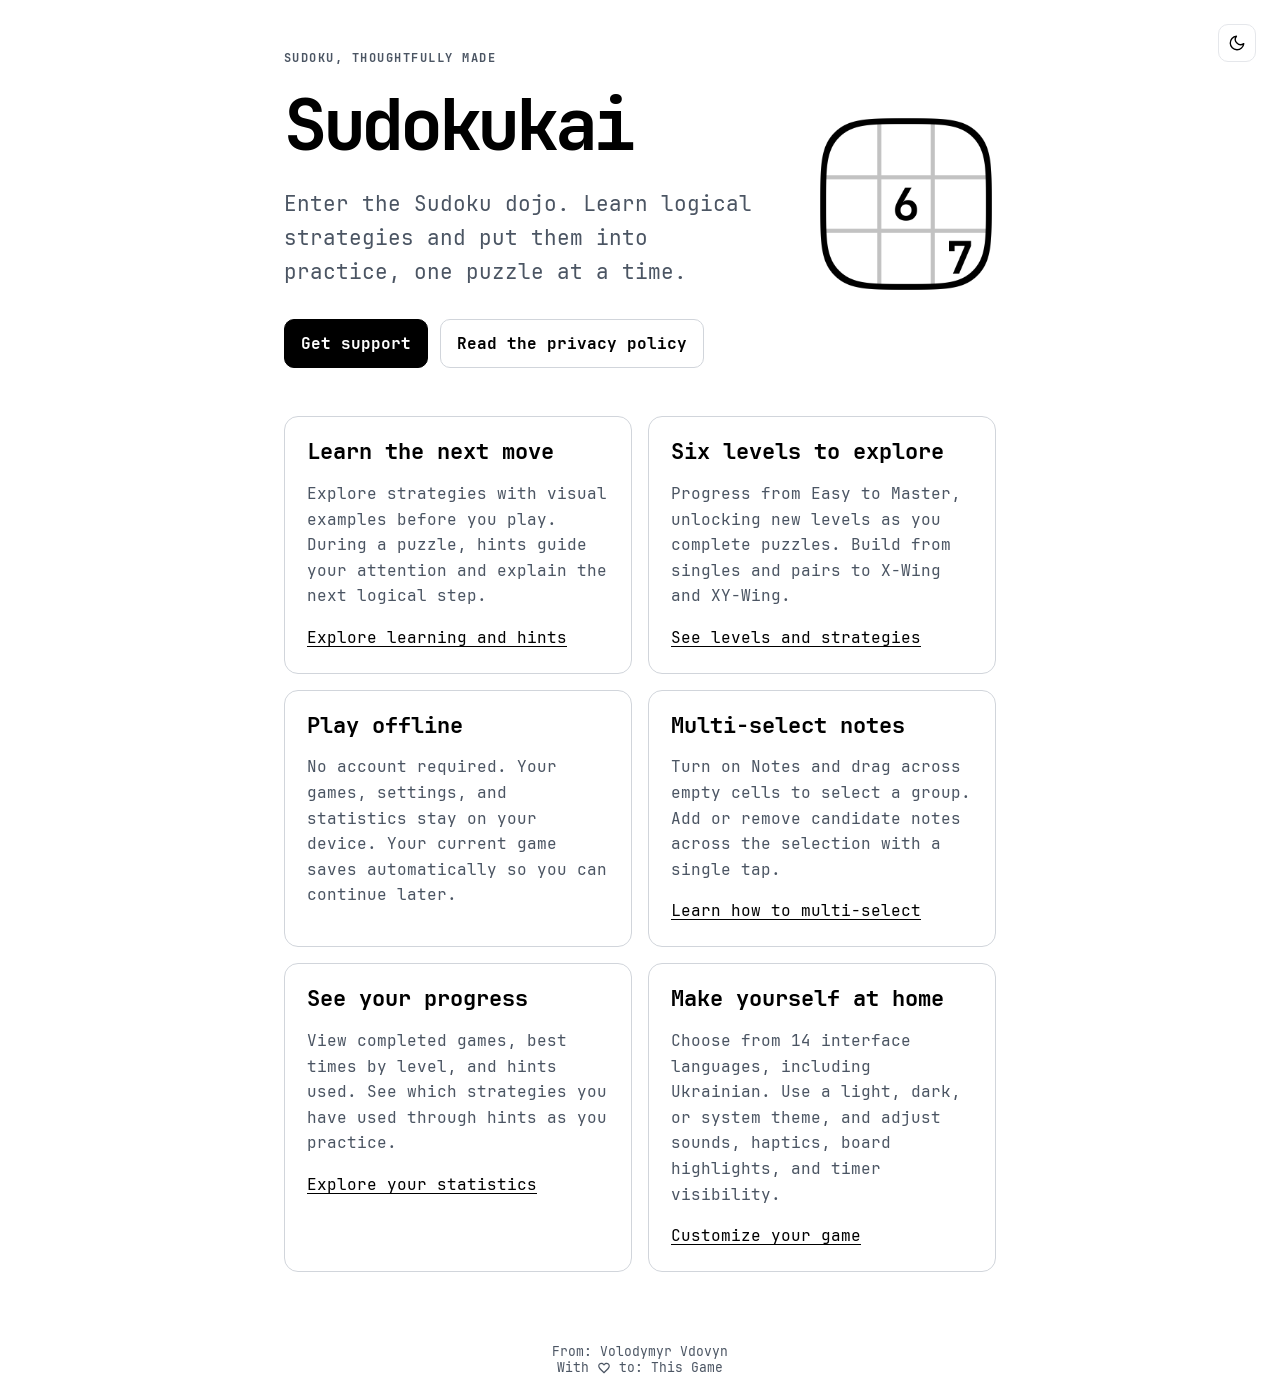
==== index.html @ ba86cb81 "pages(sudokukai-site): add main, privacy and support pages" ====
<!doctype html>
<html lang="en">
  <head>
    <meta charset="utf-8" />
    <meta name="viewport" content="width=device-width, initial-scale=1" />
    <meta
      name="description"
      content="Learn Sudoku strategies, explore six difficulty levels, and edit notes across multiple cells. Play Sudokukai offline at your own pace."
    />
    <meta
      name="theme-color"
      media="(prefers-color-scheme: light)"
      content="#ffffff"
    />
    <meta
      name="theme-color"
      media="(prefers-color-scheme: dark)"
      content="#000000"
    />
    <title>Sudokukai</title>
    <link
      rel="icon"
      href="./assets/icon-light.png"
      type="image/png"
      media="(prefers-color-scheme: light)"
      data-theme-icon="light"
    />
    <link
      rel="icon"
      href="./assets/icon-dark.png"
      type="image/png"
      media="(prefers-color-scheme: dark)"
      data-theme-icon="dark"
    />
    <script src="./components/theme.js"></script>
    <link rel="stylesheet" href="./assets/styles.css" />
    <script src="./components/footer.js" defer></script>
  </head>
  <body class="home-page">
    <sudokukai-theme-toggle class="home-theme-toggle"></sudokukai-theme-toggle>

    <main>
      <section class="hero">
        <div>
          <p class="eyebrow">Sudoku, thoughtfully made</p>
          <h1>Sudokukai</h1>
          <p class="lead">
            Enter the Sudoku dojo. Learn logical strategies and put them into
            practice, one puzzle at a time.
          </p>
          <div class="actions">
            <a class="button" href="./support/">Get support</a>
            <a class="button secondary" href="./privacy/"
              >Read the privacy policy</a
            >
          </div>
        </div>
        <picture>
          <img
            class="hero-logo theme-image--light"
            src="./assets/icon-light.png"
            alt="Sudokukai app icon"
            width="180"
            height="180"
          />
          <img
            class="hero-logo theme-image--dark"
            src="./assets/icon-dark.png"
            alt="Sudokukai app icon"
            width="180"
            height="180"
          />
        </picture>
      </section>

      <section class="card-grid" aria-label="About Sudokukai">
        <article class="card">
          <h2>Learn the next move</h2>
          <p>
            Explore strategies with visual examples before you play. During a
            puzzle, hints guide your attention and explain the next logical step.
          </p>
          <a href="./support/#learn">Explore learning and hints</a>
        </article>
        <article class="card">
          <h2>Six levels to explore</h2>
          <p>
            Progress from Easy to Master, unlocking new levels as you complete
            puzzles. Build from singles and pairs to X-Wing and XY-Wing.
          </p>
          <a href="./support/#levels">See levels and strategies</a>
        </article>
        <article class="card">
          <h2>Play offline</h2>
          <p>
            No account required. Your games, settings, and statistics stay on
            your device. Your current game saves automatically so you can
            continue later.
          </p>
        </article>
        <article class="card">
          <h2>Multi-select notes</h2>
          <p>
            Turn on Notes and drag across empty cells to select a group. Add or
            remove candidate notes across the selection with a single tap.
          </p>
          <a href="./support/#multi-select">Learn how to multi-select</a>
        </article>
        <article class="card">
          <h2>See your progress</h2>
          <p>
            View completed games, best times by level, and hints used. See which
            strategies you have used through hints as you practice.
          </p>
          <a href="./support/#statistics">Explore your statistics</a>
        </article>
        <article class="card">
          <h2>Make yourself at home</h2>
          <p>
            Choose from 14 interface languages, including Ukrainian. Use a
            light, dark, or system theme, and adjust sounds, haptics, board
            highlights, and timer visibility.
          </p>
          <a href="./support/#settings">Customize your game</a>
        </article>
      </section>
    </main>

    <sudokukai-footer></sudokukai-footer>
  </body>
</html>
---- assets/styles.css ----
@font-face {
  font-family: "JetBrains Mono";
  font-style: normal;
  font-weight: 400;
  font-display: swap;
  src: url("./fonts/JetBrainsMono-Regular.ttf") format("truetype");
}

@font-face {
  font-family: "JetBrains Mono";
  font-style: normal;
  font-weight: 700;
  font-display: swap;
  src: url("./fonts/JetBrainsMono-Bold.ttf") format("truetype");
}

:root {
  color-scheme: light dark;
  --background: #ffffff;
  --surface: #ffffff;
  --text: #000000;
  --muted: #4b5563;
  --border: #d1d5db;
  --subtle-border: #e5e7eb;
  --accent: #000000;
  --accent-hover: #242424;
  --accent-text: #ffffff;
  --control-hover: #f3f4f6;
  --content-width: 760px;
}

:root[data-theme="light"] {
  color-scheme: light;
}

:root[data-theme="dark"] {
  color-scheme: dark;
  --background: #000000;
  --surface: #000000;
  --text: #ffffff;
  --muted: #9ca3af;
  --border: #374151;
  --subtle-border: #1f2937;
  --accent: #ffffff;
  --accent-hover: #e5e7eb;
  --accent-text: #000000;
  --control-hover: #111214;
}

@media (prefers-color-scheme: dark) {
  :root:not([data-theme]) {
    --background: #000000;
    --surface: #000000;
    --text: #ffffff;
    --muted: #9ca3af;
    --border: #374151;
    --subtle-border: #1f2937;
    --accent: #ffffff;
    --accent-hover: #e5e7eb;
    --accent-text: #000000;
    --control-hover: #111214;
  }
}

* {
  box-sizing: border-box;
}

html {
  font-family:
    "JetBrains Mono", ui-monospace, "SFMono-Regular", "SF Mono", Menlo,
    Consolas, monospace;
  font-weight: 400;
  line-height: 1.6;
  scroll-behavior: smooth;
}

body {
  background: var(--background);
  color: var(--text);
  margin: 0;
  min-height: 100vh;
}

a {
  color: inherit;
  text-underline-offset: 0.2em;
}

a:hover {
  text-decoration-thickness: 2px;
}

sudokukai-header,
sudokukai-footer,
sudokukai-theme-toggle {
  display: block;
}

.site-header {
  border-bottom: 1px solid var(--border);
}

.nav {
  align-items: center;
  display: flex;
  gap: 24px;
  justify-content: space-between;
  margin: 0 auto;
  max-width: 1040px;
  padding: 16px 24px;
}

.brand {
  align-items: center;
  display: inline-flex;
  font-weight: 700;
  gap: 12px;
  text-decoration: none;
}

.brand picture {
  display: block;
  flex: 0 0 auto;
}

.brand .theme-image--dark,
.theme-image--dark {
  display: none;
}

:root[data-theme="dark"] .theme-image--light {
  display: none;
}

:root[data-theme="dark"] .theme-image--dark {
  display: block;
}

@media (prefers-color-scheme: dark) {
  :root:not([data-theme]) .theme-image--light {
    display: none;
  }

  :root:not([data-theme]) .theme-image--dark {
    display: block;
  }
}

.brand img {
  border-radius: 9px;
  display: block;
  height: 42px;
  width: 42px;
}

.nav-links {
  display: flex;
  flex-wrap: wrap;
  gap: 18px;
}

.nav-links a {
  color: var(--muted);
  font-size: 0.9rem;
  text-decoration: none;
}

.nav-links a[aria-current="page"],
.nav-links a:hover {
  color: var(--text);
}

.mobile-nav {
  display: none;
}

.brand-header {
  border-bottom: 0;
}

.brand-header__inner {
  align-items: center;
  display: grid;
  grid-template-columns: minmax(0, 1fr) auto;
  margin: 0 auto;
  max-width: 1040px;
  padding: 18px 24px;
}

.brand-header__brand {
  gap: 11px;
  font-size: 28px;
  line-height: 36px;
}

.brand-header__brand img {
  border-radius: 8px;
  height: 36px;
  width: 36px;
}

.brand-header__tagline {
  font-size: 14px;
  line-height: 22px;
  margin: 8px 0 0;
}

.brand-header__controls {
  align-items: center;
  display: flex;
  gap: 18px;
  grid-column: 2;
  grid-row: 1 / span 2;
}

.theme-toggle {
  align-items: center;
  background: var(--surface);
  border: 1px solid var(--subtle-border);
  border-radius: 10px;
  color: var(--text);
  cursor: pointer;
  display: inline-flex;
  height: 38px;
  justify-content: center;
  padding: 0;
  width: 38px;
}

.theme-toggle:hover {
  background: var(--control-hover);
  border-color: var(--border);
}

.theme-toggle:focus-visible {
  outline: 2px solid var(--text);
  outline-offset: 3px;
}

.theme-toggle svg {
  fill: none;
  height: 18px;
  stroke: currentColor;
  stroke-linecap: round;
  stroke-linejoin: round;
  stroke-width: 1.8;
  width: 18px;
}

.home-theme-toggle {
  position: absolute;
  right: 24px;
  top: 24px;
}

main {
  margin: 0 auto;
  max-width: var(--content-width);
  padding: 72px 24px 88px;
}

.home-page,
.support-page,
.not-found-page {
  display: flex;
  flex-direction: column;
}

.home-page main,
.support-page main,
.not-found-page main {
  display: flex;
  flex: 1;
  flex-direction: column;
  justify-content: center;
  padding-bottom: 48px;
  padding-top: 48px;
  width: 100%;
}

.support-page main {
  justify-content: flex-start;
}

.home-page .hero {
  min-height: auto;
}

.hero {
  align-items: center;
  display: grid;
  gap: 40px;
  grid-template-columns: minmax(0, 1fr) 180px;
  min-height: 56vh;
}

.hero-logo {
  border-radius: 36px;
  height: 180px;
  width: 180px;
}

.eyebrow {
  color: var(--muted);
  font-size: 0.78rem;
  font-weight: 700;
  letter-spacing: 0.12em;
  margin: 0 0 14px;
  text-transform: uppercase;
}

h1,
h2,
h3 {
  line-height: 1.2;
}

h1 {
  font-size: clamp(2.3rem, 8vw, 4.5rem);
  letter-spacing: -0.06em;
  margin: 0;
}

.document h1 {
  font-size: clamp(2rem, 7vw, 3.5rem);
}

h2 {
  font-size: 1.35rem;
  margin: 48px 0 12px;
}

h3 {
  font-size: 1rem;
  margin: 28px 0 8px;
}

p,
li {
  color: var(--muted);
}

.lead {
  font-size: 1.33rem;
  margin: 18px 0 0;
  max-width: 580px;
}

.actions {
  display: flex;
  flex-wrap: wrap;
  gap: 12px;
  margin-top: 30px;
}

.button {
  align-items: center;
  background: var(--accent);
  border: 1px solid var(--accent);
  border-radius: 10px;
  color: var(--accent-text);
  display: inline-flex;
  font-weight: 700;
  justify-content: center;
  min-height: 48px;
  padding: 11px 16px;
  text-align: center;
  text-decoration: none;
  transition:
    background-color 160ms ease,
    border-color 160ms ease,
    color 160ms ease;
}

.button:hover {
  background: var(--accent-hover);
  border-color: var(--accent-hover);
}

.button:focus-visible {
  outline: 2px solid var(--text);
  outline-offset: 3px;
}

.button.secondary {
  background: transparent;
  border-color: var(--border);
  color: var(--text);
}

.button.secondary:hover {
  background: var(--control-hover);
  border-color: var(--text);
}

.card-grid {
  display: grid;
  gap: 16px;
  grid-template-columns: repeat(2, minmax(0, 1fr));
  margin-top: 48px;
}

.card,
.notice {
  background: var(--surface);
  border: 1px solid var(--border);
  border-radius: 14px;
  padding: 22px;
}

.card h2,
.notice h2 {
  margin-top: 0;
}

.meta {
  color: var(--muted);
  font-size: 0.86rem;
  margin-top: 14px;
}

.document ul,
.document ol {
  padding-left: 1.5rem;
}

.document li + li {
  margin-top: 8px;
}

.contact {
  overflow-wrap: anywhere;
}

.footer-inner {
  align-items: center;
  color: var(--muted);
  display: flex;
  flex-wrap: wrap;
  font-size: 0.82rem;
  gap: 12px 24px;
  justify-content: center;
  margin: 0 auto;
  max-width: 1040px;
  padding: 24px;
}

.footer-signature {
  align-items: center;
  display: flex;
  flex-direction: column;
  font-size: 13px;
  gap: 0;
  line-height: 16px;
  text-align: center;
}

.footer-signature__line {
  align-items: center;
  display: flex;
}

.footer-signature__heart {
  fill: currentColor;
  height: 14px;
  width: 14px;
}

@media (max-width: 640px) {
  .nav {
    align-items: flex-start;
    flex-direction: column;
    gap: 12px;
  }

  .brand-header__inner {
    grid-template-columns: minmax(0, 1fr) auto auto;
    column-gap: 8px;
    padding: 14px 20px;
  }

  .brand-header__controls {
    display: contents;
  }

  .brand-header__brand {
    font-size: clamp(22px, 6.9vw, 26px);
    grid-column: 1;
    grid-row: 1;
  }

  .brand-header__tagline {
    grid-column: 1 / -1;
    grid-row: 2;
    margin-top: 4px;
  }

  .desktop-nav {
    display: none;
  }

  .mobile-nav {
    display: block;
    grid-column: 3;
    grid-row: 1;
    position: relative;
  }

  .mobile-nav__toggle {
    align-items: center;
    background: var(--surface);
    border: 1px solid var(--subtle-border);
    border-radius: 10px;
    color: var(--text);
    cursor: pointer;
    display: flex;
    height: 44px;
    justify-content: center;
    list-style: none;
    width: 44px;
  }

  .mobile-nav__toggle::-webkit-details-marker {
    display: none;
  }

  .mobile-nav__toggle:hover,
  .mobile-nav[open] .mobile-nav__toggle {
    background: var(--control-hover);
    border-color: var(--border);
  }

  .mobile-nav__toggle:focus-visible {
    outline: 2px solid var(--text);
    outline-offset: 3px;
  }

  .mobile-nav__toggle svg {
    fill: none;
    height: 20px;
    stroke: currentColor;
    stroke-linecap: round;
    stroke-width: 1.8;
    width: 20px;
  }

  .mobile-nav__panel {
    background: var(--surface);
    border: 1px solid var(--border);
    border-radius: 12px;
    box-shadow: 0 12px 32px rgb(0 0 0 / 12%);
    flex-direction: column;
    gap: 2px;
    min-width: 168px;
    padding: 8px;
    position: absolute;
    right: 0;
    top: calc(100% + 8px);
    z-index: 10;
  }

  .mobile-nav__panel a {
    border-radius: 8px;
    padding: 0 12px;
  }

  .mobile-nav__panel a:hover,
  .mobile-nav__panel a[aria-current="page"] {
    background: var(--control-hover);
  }

  .brand-header__controls > sudokukai-theme-toggle {
    align-self: center;
    grid-column: 2;
    grid-row: 1;
    justify-self: end;
  }

  .nav-links a {
    align-items: center;
    display: inline-flex;
    min-height: 44px;
  }

  .theme-toggle {
    height: 44px;
    width: 44px;
  }

  main {
    padding: 30px 20px 64px;
  }

  .document {
    font-family: system-ui, -apple-system, BlinkMacSystemFont, "Segoe UI",
      sans-serif;
    font-size: 16px;
    line-height: 1.65;
  }

  .document h1,
  .document h2,
  .document h3,
  .document .eyebrow {
    font-family:
      "JetBrains Mono", ui-monospace, "SFMono-Regular", "SF Mono", Menlo,
      Consolas, monospace;
  }

  .document h1 {
    font-size: 2rem;
  }

  .document .lead {
    font-size: 1.12rem;
    line-height: 1.55;
  }

  .document h2 {
    font-size: 1.2rem;
    margin-top: 38px;
  }

  .footer-inner {
    padding-bottom: calc(24px + env(safe-area-inset-bottom));
  }

  .hero {
    display: flex;
    flex-direction: column-reverse;
    min-height: auto;
  }

  .hero-logo {
    align-self: flex-start;
    height: 112px;
    width: 112px;
  }

  .actions {
    align-items: stretch;
    flex-direction: column;
  }

  .actions .button {
    width: 100%;
  }

  .card-grid {
    grid-template-columns: 1fr;
  }
}

@media (prefers-reduced-motion: reduce) {
  html {
    scroll-behavior: auto;
  }

  .button {
    transition: none;
  }
}
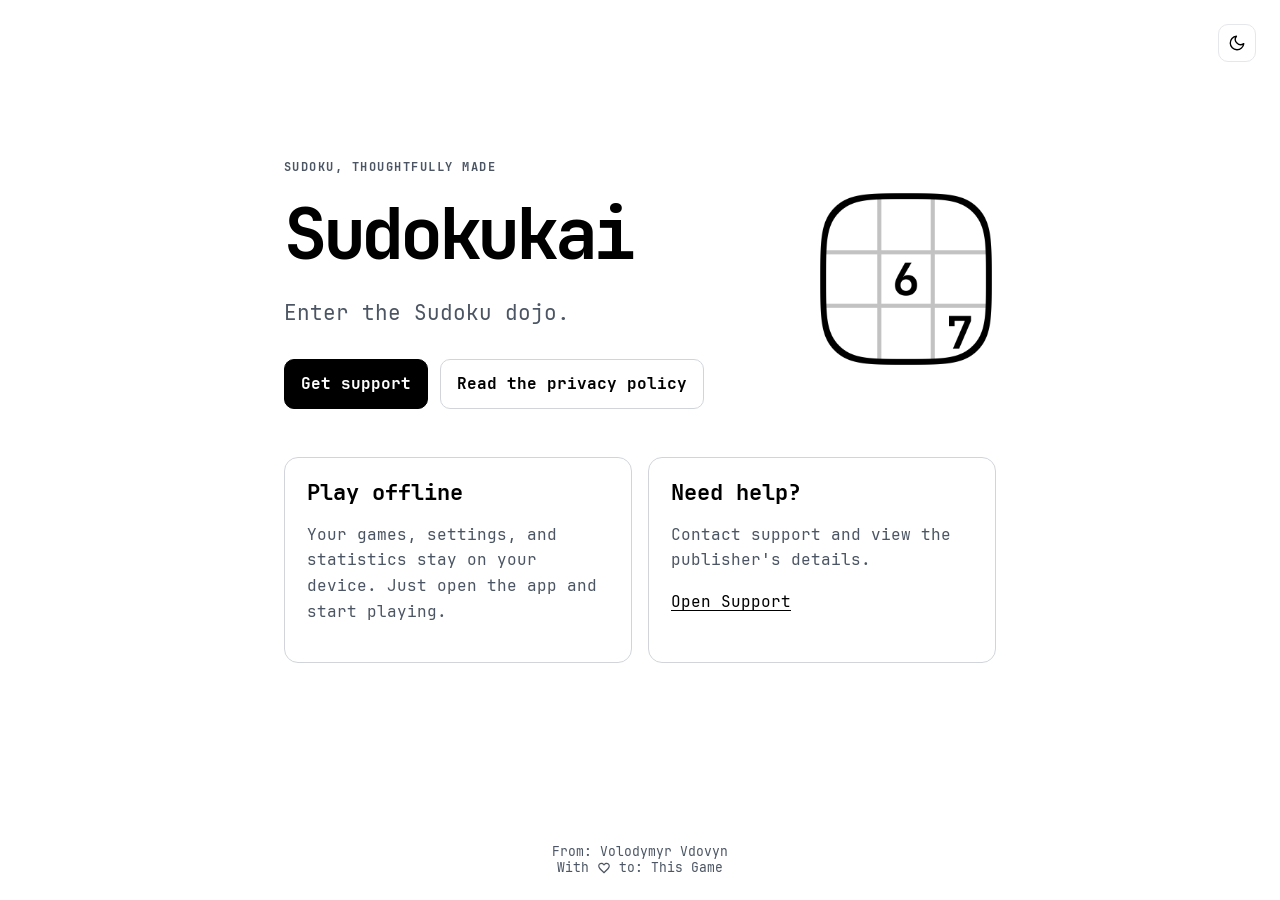
==== commit 9833475f: "feat(site): create sudokukai website" ====
--- a/index.html
+++ b/index.html
@@ -5,7 +5,7 @@
     <meta name="viewport" content="width=device-width, initial-scale=1" />
     <meta
       name="description"
-      content="Learn Sudoku strategies, explore six difficulty levels, and edit notes across multiple cells. Play Sudokukai offline at your own pace."
+      content="Official support and privacy information for the Sudokukai mobile app."
     />
     <meta
       name="theme-color"
@@ -45,8 +45,7 @@
           <p class="eyebrow">Sudoku, thoughtfully made</p>
           <h1>Sudokukai</h1>
           <p class="lead">
-            Enter the Sudoku dojo. Learn logical strategies and put them into
-            practice, one puzzle at a time.
+            Enter the Sudoku dojo.
           </p>
           <div class="actions">
             <a class="button" href="./support/">Get support</a>
@@ -75,53 +74,18 @@
 
       <section class="card-grid" aria-label="About Sudokukai">
         <article class="card">
-          <h2>Learn the next move</h2>
-          <p>
-            Explore strategies with visual examples before you play. During a
-            puzzle, hints guide your attention and explain the next logical step.
-          </p>
-          <a href="./support/#learn">Explore learning and hints</a>
-        </article>
-        <article class="card">
-          <h2>Six levels to explore</h2>
-          <p>
-            Progress from Easy to Master, unlocking new levels as you complete
-            puzzles. Build from singles and pairs to X-Wing and XY-Wing.
-          </p>
-          <a href="./support/#levels">See levels and strategies</a>
-        </article>
-        <article class="card">
           <h2>Play offline</h2>
           <p>
-            No account required. Your games, settings, and statistics stay on
-            your device. Your current game saves automatically so you can
-            continue later.
+            Your games, settings, and statistics stay on your device. Just open
+            the app and start playing.
           </p>
         </article>
         <article class="card">
-          <h2>Multi-select notes</h2>
+          <h2>Need help?</h2>
           <p>
-            Turn on Notes and drag across empty cells to select a group. Add or
-            remove candidate notes across the selection with a single tap.
+            Contact support and view the publisher's details.
           </p>
-          <a href="./support/#multi-select">Learn how to multi-select</a>
-        </article>
-        <article class="card">
-          <h2>See your progress</h2>
-          <p>
-            View completed games, best times by level, and hints used. See which
-            strategies you have used through hints as you practice.
-          </p>
-          <a href="./support/#statistics">Explore your statistics</a>
-        </article>
-        <article class="card">
-          <h2>Make yourself at home</h2>
-          <p>
-            Choose from 14 interface languages, including Ukrainian. Use a
-            light, dark, or system theme, and adjust sounds, haptics, board
-            highlights, and timer visibility.
-          </p>
-          <a href="./support/#settings">Customize your game</a>
+          <a href="./support/">Open Support</a>
         </article>
       </section>
     </main>
--- a/assets/styles.css
+++ b/assets/styles.css
@@ -23,7 +23,6 @@
   --border: #d1d5db;
   --subtle-border: #e5e7eb;
   --accent: #000000;
-  --accent-hover: #242424;
   --accent-text: #ffffff;
   --control-hover: #f3f4f6;
   --content-width: 760px;
@@ -42,7 +41,6 @@
   --border: #374151;
   --subtle-border: #1f2937;
   --accent: #ffffff;
-  --accent-hover: #e5e7eb;
   --accent-text: #000000;
   --control-hover: #111214;
 }
@@ -56,7 +54,6 @@
     --border: #374151;
     --subtle-border: #1f2937;
     --accent: #ffffff;
-    --accent-hover: #e5e7eb;
     --accent-text: #000000;
     --control-hover: #111214;
   }
@@ -169,10 +166,6 @@
 .nav-links a[aria-current="page"],
 .nav-links a:hover {
   color: var(--text);
-}
-
-.mobile-nav {
-  display: none;
 }
 
 .brand-header {
@@ -279,10 +272,6 @@
   width: 100%;
 }
 
-.support-page main {
-  justify-content: flex-start;
-}
-
 .home-page .hero {
   min-height: auto;
 }
@@ -355,43 +344,20 @@
 }
 
 .button {
-  align-items: center;
   background: var(--accent);
   border: 1px solid var(--accent);
   border-radius: 10px;
   color: var(--accent-text);
-  display: inline-flex;
+  display: inline-block;
   font-weight: 700;
-  justify-content: center;
-  min-height: 48px;
   padding: 11px 16px;
-  text-align: center;
   text-decoration: none;
-  transition:
-    background-color 160ms ease,
-    border-color 160ms ease,
-    color 160ms ease;
-}
-
-.button:hover {
-  background: var(--accent-hover);
-  border-color: var(--accent-hover);
-}
-
-.button:focus-visible {
-  outline: 2px solid var(--text);
-  outline-offset: 3px;
 }
 
 .button.secondary {
   background: transparent;
   border-color: var(--border);
   color: var(--text);
-}
-
-.button.secondary:hover {
-  background: var(--control-hover);
-  border-color: var(--text);
 }
 
 .card-grid {
@@ -475,155 +441,17 @@
   }
 
   .brand-header__inner {
-    grid-template-columns: minmax(0, 1fr) auto auto;
-    column-gap: 8px;
-    padding: 14px 20px;
+    grid-template-columns: 1fr;
   }
 
   .brand-header__controls {
-    display: contents;
-  }
-
-  .brand-header__brand {
-    font-size: clamp(22px, 6.9vw, 26px);
     grid-column: 1;
-    grid-row: 1;
-  }
-
-  .brand-header__tagline {
-    grid-column: 1 / -1;
-    grid-row: 2;
-    margin-top: 4px;
-  }
-
-  .desktop-nav {
-    display: none;
-  }
-
-  .mobile-nav {
-    display: block;
-    grid-column: 3;
-    grid-row: 1;
-    position: relative;
-  }
-
-  .mobile-nav__toggle {
-    align-items: center;
-    background: var(--surface);
-    border: 1px solid var(--subtle-border);
-    border-radius: 10px;
-    color: var(--text);
-    cursor: pointer;
-    display: flex;
-    height: 44px;
-    justify-content: center;
-    list-style: none;
-    width: 44px;
-  }
-
-  .mobile-nav__toggle::-webkit-details-marker {
-    display: none;
-  }
-
-  .mobile-nav__toggle:hover,
-  .mobile-nav[open] .mobile-nav__toggle {
-    background: var(--control-hover);
-    border-color: var(--border);
-  }
-
-  .mobile-nav__toggle:focus-visible {
-    outline: 2px solid var(--text);
-    outline-offset: 3px;
-  }
-
-  .mobile-nav__toggle svg {
-    fill: none;
-    height: 20px;
-    stroke: currentColor;
-    stroke-linecap: round;
-    stroke-width: 1.8;
-    width: 20px;
-  }
-
-  .mobile-nav__panel {
-    background: var(--surface);
-    border: 1px solid var(--border);
-    border-radius: 12px;
-    box-shadow: 0 12px 32px rgb(0 0 0 / 12%);
-    flex-direction: column;
-    gap: 2px;
-    min-width: 168px;
-    padding: 8px;
-    position: absolute;
-    right: 0;
-    top: calc(100% + 8px);
-    z-index: 10;
-  }
-
-  .mobile-nav__panel a {
-    border-radius: 8px;
-    padding: 0 12px;
-  }
-
-  .mobile-nav__panel a:hover,
-  .mobile-nav__panel a[aria-current="page"] {
-    background: var(--control-hover);
-  }
-
-  .brand-header__controls > sudokukai-theme-toggle {
-    align-self: center;
-    grid-column: 2;
-    grid-row: 1;
-    justify-self: end;
-  }
-
-  .nav-links a {
-    align-items: center;
-    display: inline-flex;
-    min-height: 44px;
-  }
-
-  .theme-toggle {
-    height: 44px;
-    width: 44px;
+    grid-row: auto;
+    margin-top: 12px;
   }
 
   main {
-    padding: 30px 20px 64px;
-  }
-
-  .document {
-    font-family: system-ui, -apple-system, BlinkMacSystemFont, "Segoe UI",
-      sans-serif;
-    font-size: 16px;
-    line-height: 1.65;
-  }
-
-  .document h1,
-  .document h2,
-  .document h3,
-  .document .eyebrow {
-    font-family:
-      "JetBrains Mono", ui-monospace, "SFMono-Regular", "SF Mono", Menlo,
-      Consolas, monospace;
-  }
-
-  .document h1 {
-    font-size: 2rem;
-  }
-
-  .document .lead {
-    font-size: 1.12rem;
-    line-height: 1.55;
-  }
-
-  .document h2 {
-    font-size: 1.2rem;
-    margin-top: 38px;
-  }
-
-  .footer-inner {
-    padding-bottom: calc(24px + env(safe-area-inset-bottom));
+    padding-top: 48px;
   }
 
   .hero {
@@ -638,15 +466,6 @@
     width: 112px;
   }
 
-  .actions {
-    align-items: stretch;
-    flex-direction: column;
-  }
-
-  .actions .button {
-    width: 100%;
-  }
-
   .card-grid {
     grid-template-columns: 1fr;
   }
@@ -656,8 +475,4 @@
   html {
     scroll-behavior: auto;
   }
-
-  .button {
-    transition: none;
-  }
-}
+}
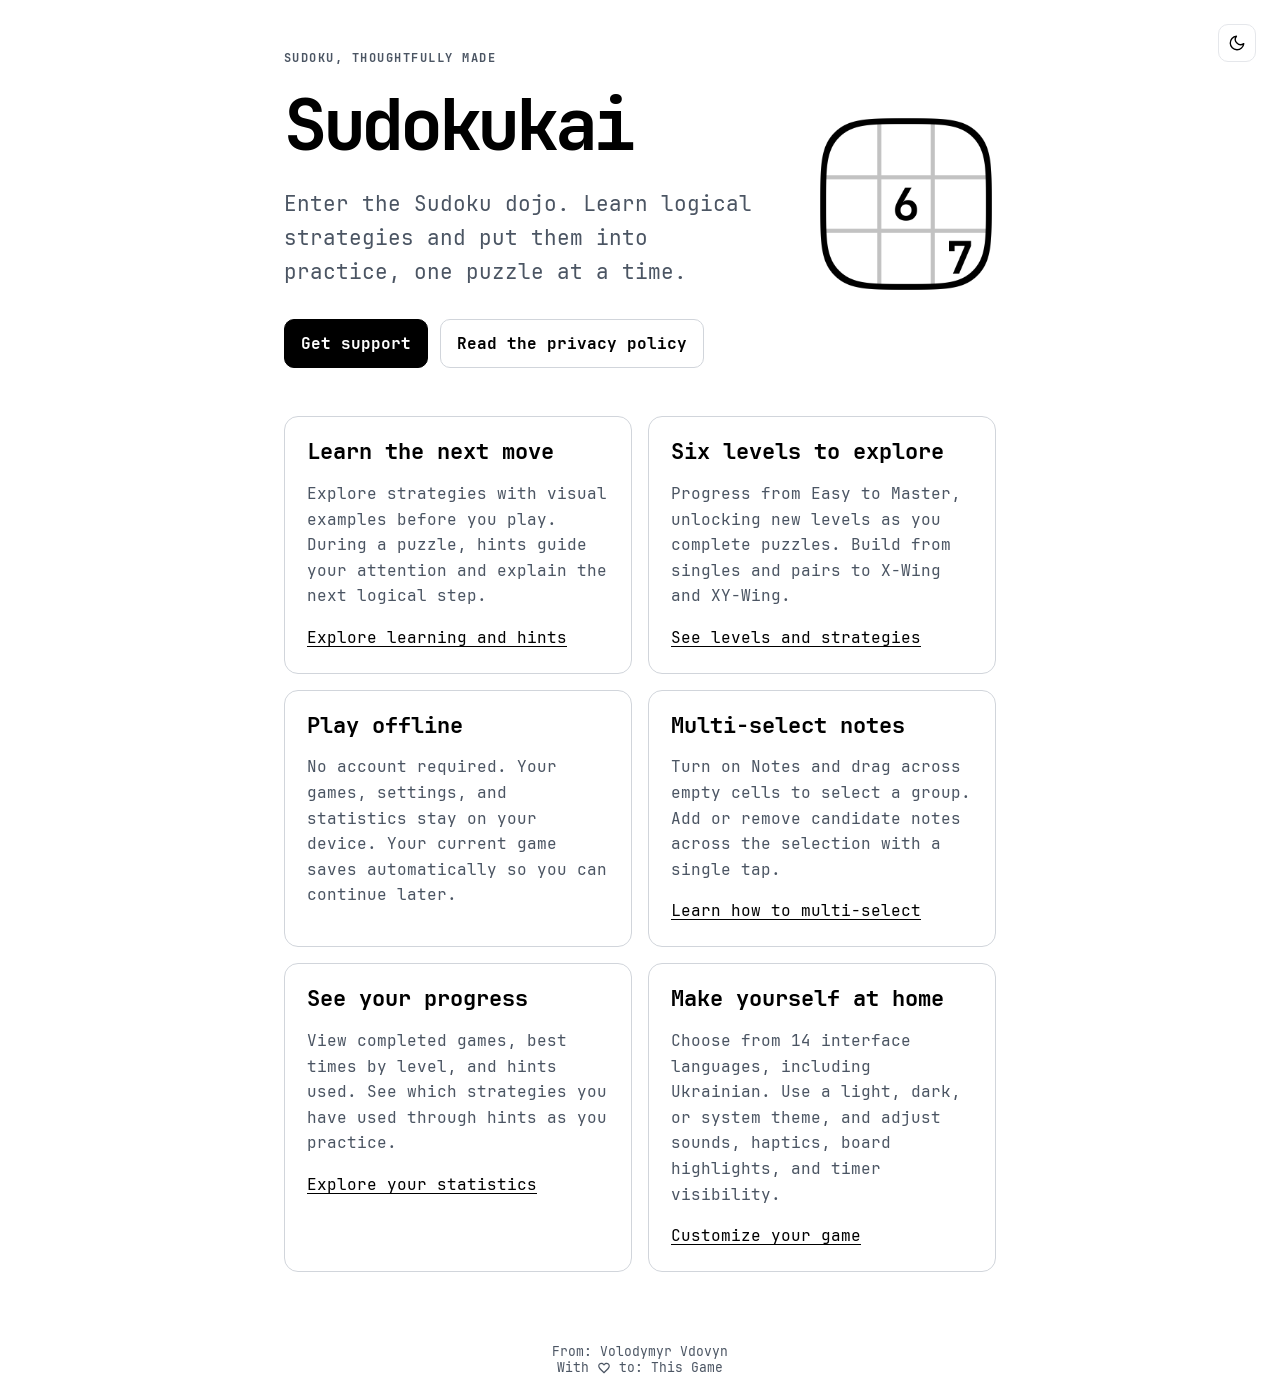
==== commit 897c5f31: "docs(site): expand feature overview and gameplay guidance" ====
--- a/index.html
+++ b/index.html
@@ -5,7 +5,7 @@
     <meta name="viewport" content="width=device-width, initial-scale=1" />
     <meta
       name="description"
-      content="Official support and privacy information for the Sudokukai mobile app."
+      content="Learn Sudoku strategies, explore six difficulty levels, and edit notes across multiple cells. Play Sudokukai offline at your own pace."
     />
     <meta
       name="theme-color"
@@ -45,7 +45,8 @@
           <p class="eyebrow">Sudoku, thoughtfully made</p>
           <h1>Sudokukai</h1>
           <p class="lead">
-            Enter the Sudoku dojo.
+            Enter the Sudoku dojo. Learn logical strategies and put them into
+            practice, one puzzle at a time.
           </p>
           <div class="actions">
             <a class="button" href="./support/">Get support</a>
@@ -74,18 +75,53 @@
 
       <section class="card-grid" aria-label="About Sudokukai">
         <article class="card">
+          <h2>Learn the next move</h2>
+          <p>
+            Explore strategies with visual examples before you play. During a
+            puzzle, hints guide your attention and explain the next logical step.
+          </p>
+          <a href="./support/#learn">Explore learning and hints</a>
+        </article>
+        <article class="card">
+          <h2>Six levels to explore</h2>
+          <p>
+            Progress from Easy to Master, unlocking new levels as you complete
+            puzzles. Build from singles and pairs to X-Wing and XY-Wing.
+          </p>
+          <a href="./support/#levels">See levels and strategies</a>
+        </article>
+        <article class="card">
           <h2>Play offline</h2>
           <p>
-            Your games, settings, and statistics stay on your device. Just open
-            the app and start playing.
+            No account required. Your games, settings, and statistics stay on
+            your device. Your current game saves automatically so you can
+            continue later.
           </p>
         </article>
         <article class="card">
-          <h2>Need help?</h2>
+          <h2>Multi-select notes</h2>
           <p>
-            Contact support and view the publisher's details.
+            Turn on Notes and drag across empty cells to select a group. Add or
+            remove candidate notes across the selection with a single tap.
           </p>
-          <a href="./support/">Open Support</a>
+          <a href="./support/#multi-select">Learn how to multi-select</a>
+        </article>
+        <article class="card">
+          <h2>See your progress</h2>
+          <p>
+            View completed games, best times by level, and hints used. See which
+            strategies you have used through hints as you practice.
+          </p>
+          <a href="./support/#statistics">Explore your statistics</a>
+        </article>
+        <article class="card">
+          <h2>Make yourself at home</h2>
+          <p>
+            Choose from 14 interface languages, including Ukrainian. Use a
+            light, dark, or system theme, and adjust sounds, haptics, board
+            highlights, and timer visibility.
+          </p>
+          <a href="./support/#settings">Customize your game</a>
         </article>
       </section>
     </main>
--- a/assets/styles.css
+++ b/assets/styles.css
@@ -23,6 +23,7 @@
   --border: #d1d5db;
   --subtle-border: #e5e7eb;
   --accent: #000000;
+  --accent-hover: #242424;
   --accent-text: #ffffff;
   --control-hover: #f3f4f6;
   --content-width: 760px;
@@ -41,6 +42,7 @@
   --border: #374151;
   --subtle-border: #1f2937;
   --accent: #ffffff;
+  --accent-hover: #e5e7eb;
   --accent-text: #000000;
   --control-hover: #111214;
 }
@@ -54,6 +56,7 @@
     --border: #374151;
     --subtle-border: #1f2937;
     --accent: #ffffff;
+    --accent-hover: #e5e7eb;
     --accent-text: #000000;
     --control-hover: #111214;
   }
@@ -166,6 +169,10 @@
 .nav-links a[aria-current="page"],
 .nav-links a:hover {
   color: var(--text);
+}
+
+.mobile-nav {
+  display: none;
 }
 
 .brand-header {
@@ -272,6 +279,10 @@
   width: 100%;
 }
 
+.support-page main {
+  justify-content: flex-start;
+}
+
 .home-page .hero {
   min-height: auto;
 }
@@ -344,20 +355,43 @@
 }
 
 .button {
+  align-items: center;
   background: var(--accent);
   border: 1px solid var(--accent);
   border-radius: 10px;
   color: var(--accent-text);
-  display: inline-block;
+  display: inline-flex;
   font-weight: 700;
+  justify-content: center;
+  min-height: 48px;
   padding: 11px 16px;
+  text-align: center;
   text-decoration: none;
+  transition:
+    background-color 160ms ease,
+    border-color 160ms ease,
+    color 160ms ease;
+}
+
+.button:hover {
+  background: var(--accent-hover);
+  border-color: var(--accent-hover);
+}
+
+.button:focus-visible {
+  outline: 2px solid var(--text);
+  outline-offset: 3px;
 }
 
 .button.secondary {
   background: transparent;
   border-color: var(--border);
   color: var(--text);
+}
+
+.button.secondary:hover {
+  background: var(--control-hover);
+  border-color: var(--text);
 }
 
 .card-grid {
@@ -441,17 +475,155 @@
   }
 
   .brand-header__inner {
-    grid-template-columns: 1fr;
+    grid-template-columns: minmax(0, 1fr) auto auto;
+    column-gap: 8px;
+    padding: 14px 20px;
   }
 
   .brand-header__controls {
+    display: contents;
+  }
+
+  .brand-header__brand {
+    font-size: clamp(22px, 6.9vw, 26px);
     grid-column: 1;
-    grid-row: auto;
-    margin-top: 12px;
+    grid-row: 1;
+  }
+
+  .brand-header__tagline {
+    grid-column: 1 / -1;
+    grid-row: 2;
+    margin-top: 4px;
+  }
+
+  .desktop-nav {
+    display: none;
+  }
+
+  .mobile-nav {
+    display: block;
+    grid-column: 3;
+    grid-row: 1;
+    position: relative;
+  }
+
+  .mobile-nav__toggle {
+    align-items: center;
+    background: var(--surface);
+    border: 1px solid var(--subtle-border);
+    border-radius: 10px;
+    color: var(--text);
+    cursor: pointer;
+    display: flex;
+    height: 44px;
+    justify-content: center;
+    list-style: none;
+    width: 44px;
+  }
+
+  .mobile-nav__toggle::-webkit-details-marker {
+    display: none;
+  }
+
+  .mobile-nav__toggle:hover,
+  .mobile-nav[open] .mobile-nav__toggle {
+    background: var(--control-hover);
+    border-color: var(--border);
+  }
+
+  .mobile-nav__toggle:focus-visible {
+    outline: 2px solid var(--text);
+    outline-offset: 3px;
+  }
+
+  .mobile-nav__toggle svg {
+    fill: none;
+    height: 20px;
+    stroke: currentColor;
+    stroke-linecap: round;
+    stroke-width: 1.8;
+    width: 20px;
+  }
+
+  .mobile-nav__panel {
+    background: var(--surface);
+    border: 1px solid var(--border);
+    border-radius: 12px;
+    box-shadow: 0 12px 32px rgb(0 0 0 / 12%);
+    flex-direction: column;
+    gap: 2px;
+    min-width: 168px;
+    padding: 8px;
+    position: absolute;
+    right: 0;
+    top: calc(100% + 8px);
+    z-index: 10;
+  }
+
+  .mobile-nav__panel a {
+    border-radius: 8px;
+    padding: 0 12px;
+  }
+
+  .mobile-nav__panel a:hover,
+  .mobile-nav__panel a[aria-current="page"] {
+    background: var(--control-hover);
+  }
+
+  .brand-header__controls > sudokukai-theme-toggle {
+    align-self: center;
+    grid-column: 2;
+    grid-row: 1;
+    justify-self: end;
+  }
+
+  .nav-links a {
+    align-items: center;
+    display: inline-flex;
+    min-height: 44px;
+  }
+
+  .theme-toggle {
+    height: 44px;
+    width: 44px;
   }
 
   main {
-    padding-top: 48px;
+    padding: 30px 20px 64px;
+  }
+
+  .document {
+    font-family: system-ui, -apple-system, BlinkMacSystemFont, "Segoe UI",
+      sans-serif;
+    font-size: 16px;
+    line-height: 1.65;
+  }
+
+  .document h1,
+  .document h2,
+  .document h3,
+  .document .eyebrow {
+    font-family:
+      "JetBrains Mono", ui-monospace, "SFMono-Regular", "SF Mono", Menlo,
+      Consolas, monospace;
+  }
+
+  .document h1 {
+    font-size: 2rem;
+  }
+
+  .document .lead {
+    font-size: 1.12rem;
+    line-height: 1.55;
+  }
+
+  .document h2 {
+    font-size: 1.2rem;
+    margin-top: 38px;
+  }
+
+  .footer-inner {
+    padding-bottom: calc(24px + env(safe-area-inset-bottom));
   }
 
   .hero {
@@ -466,6 +638,15 @@
     width: 112px;
   }
 
+  .actions {
+    align-items: stretch;
+    flex-direction: column;
+  }
+
+  .actions .button {
+    width: 100%;
+  }
+
   .card-grid {
     grid-template-columns: 1fr;
   }
@@ -475,4 +656,8 @@
   html {
     scroll-behavior: auto;
   }
-}
+
+  .button {
+    transition: none;
+  }
+}
